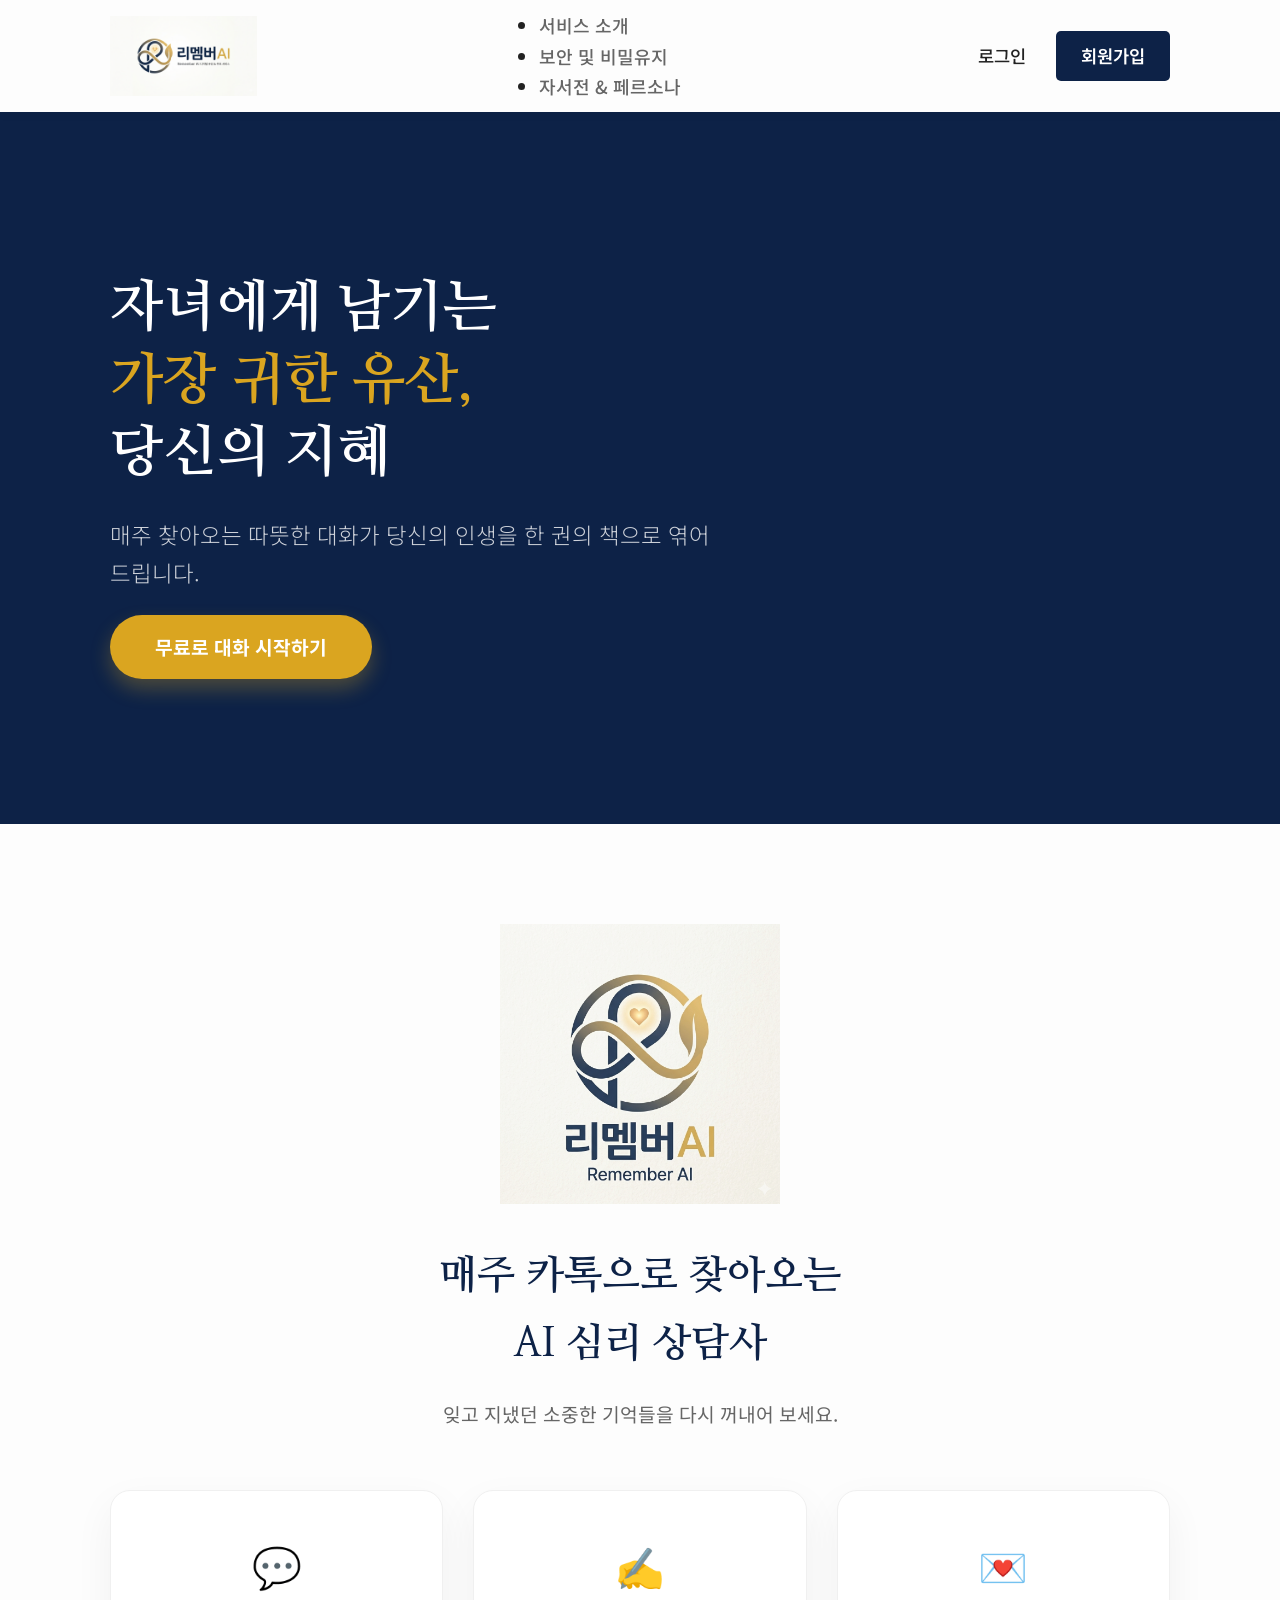
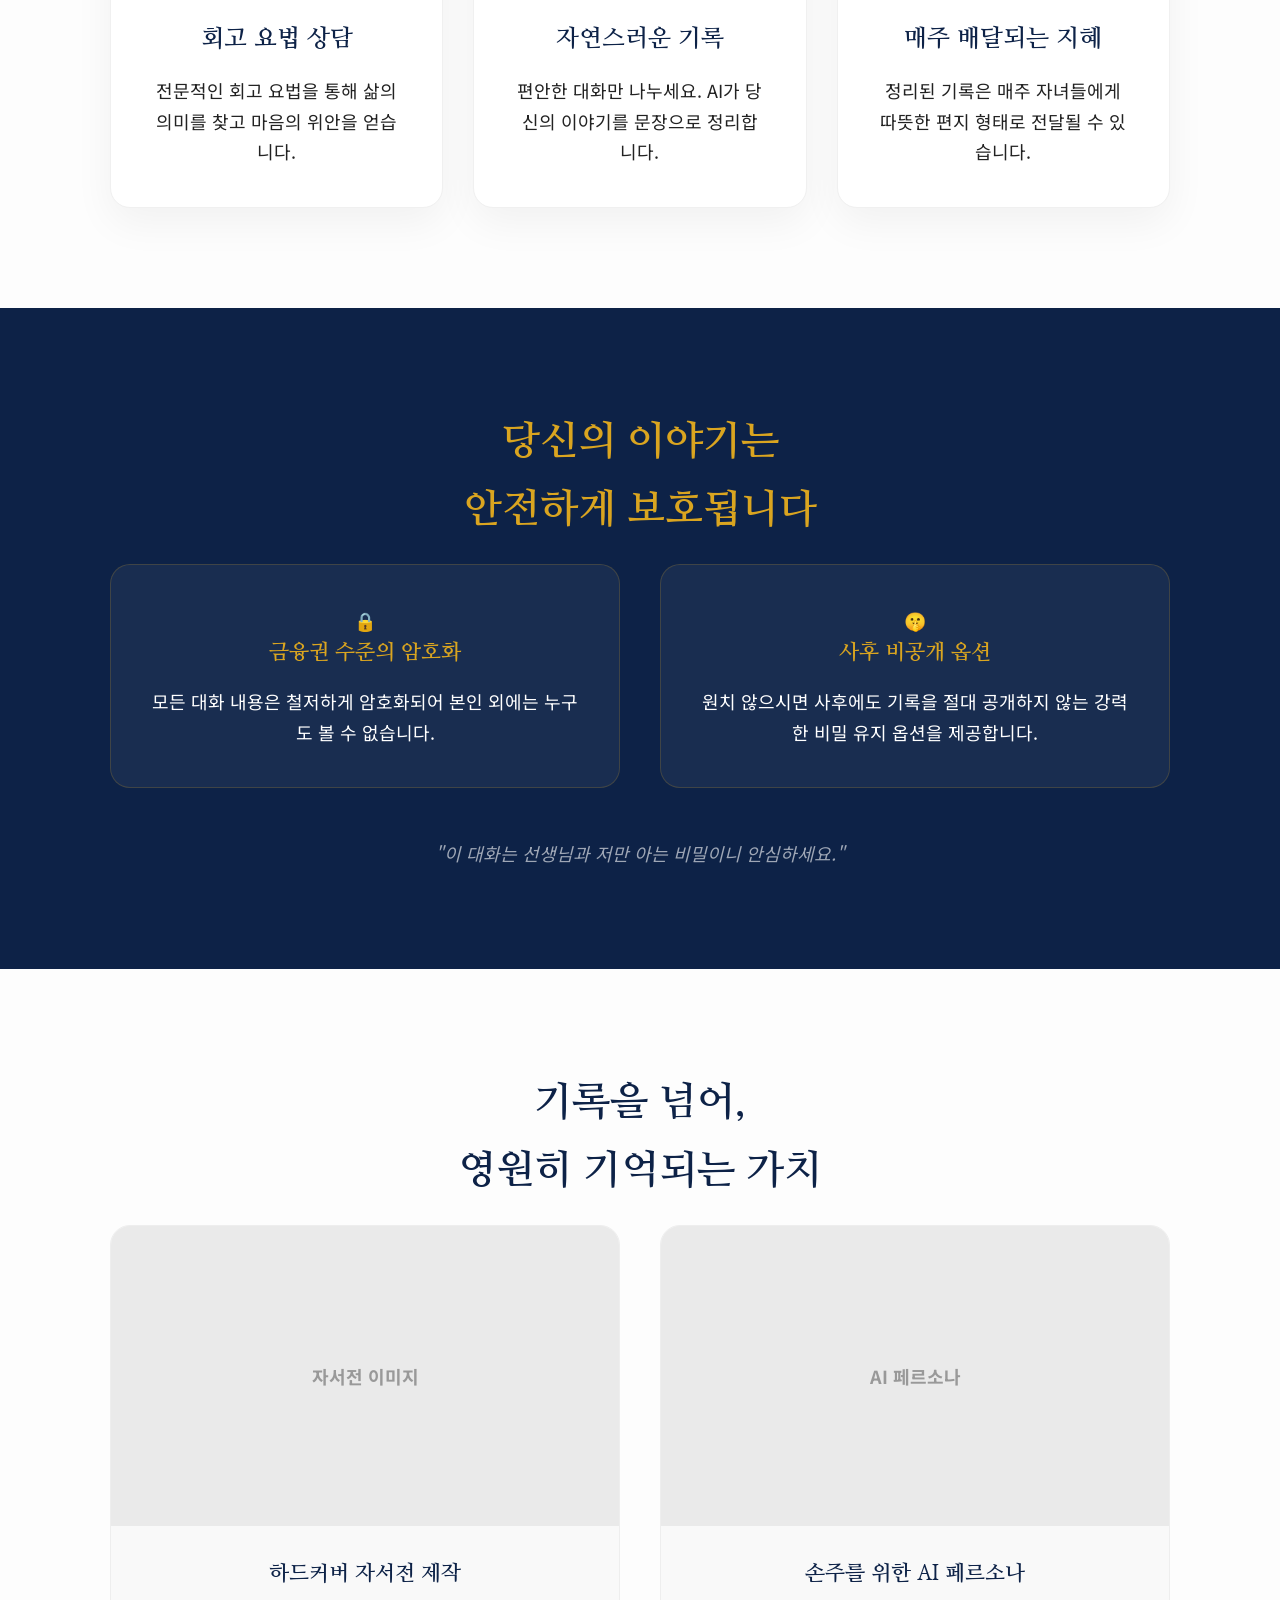
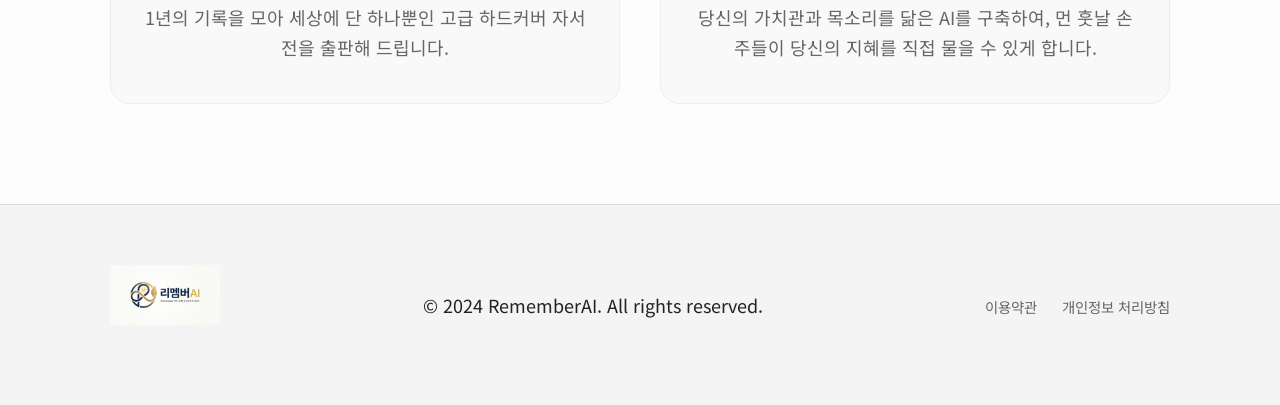
==== index.html @ 5c0f2516 "Deploy latest site updates" ====
<!DOCTYPE html>
<html lang="ko">
<head>
    <!-- Google Tag Manager -->
    <script>(function(w,d,s,l,i){w[l]=w[l]||[];w[l].push({'gtm.start':
    new Date().getTime(),event:'gtm.js'});var f=d.getElementsByTagName(s)[0],
    j=d.createElement(s),dl=l!='dataLayer'?'&l='+l:'';j.async=true;j.src=
    'https://www.googletagmanager.com/gtm.js?id='+i+dl;f.parentNode.insertBefore(j,f);
    })(window,document,'script','dataLayer','GTM-MVSHZFLK');</script>
    <!-- End Google Tag Manager -->
    <meta charset="UTF-8">
    <meta name="viewport" content="width=device-width, initial-scale=1.0">
    <title>리멤버AI - 자녀에게 남기는 가장 귀한 유산, 당신의 지혜</title>
    <!-- 구글 폰트: 나눔명조(세리프), 노토산스(산세리프) -->
    <link href="https://fonts.googleapis.com/css2?family=Nanum+Myeongjo:wght@400;700;800&family=Noto+Sans+KR:wght@300;400;500;700&display=swap" rel="stylesheet">
    <link rel="stylesheet" href="style.css">
</head>
<body>
    <!-- Google Tag Manager (noscript) -->
    <noscript><iframe src="https://www.googletagmanager.com/ns.html?id=GTM-MVSHZFLK"
    height="0" width="0" style="display:none;visibility:hidden"></iframe></noscript>
    <!-- End Google Tag Manager (noscript) -->
    <header>
        <nav class="container">
            <div class="logo">
                <img src="logo.png" alt="리멤버AI 로고">
            </div>
            <ul class="nav-links">
                <li><a href="#service">서비스 소개</a></li>
                <li><a href="#security">보안 및 비밀유지</a></li>
                <li><a href="#product">자서전 & 페르소나</a></li>
            </ul>
            <div class="nav-buttons">
                <a href="login.html" class="btn-login">로그인</a>
                <a href="signup.html" class="btn-signup">회원가입</a>
            </div>
        </nav>
    </header>

    <main>
        <!-- 메인 히어로 섹션 -->
        <section class="hero">
            <div class="container hero-content">
                <h1>자녀에게 남기는<br><span class="highlight">가장 귀한 유산,</span><br>당신의 지혜</h1>
                <p class="hero-subtext">매주 찾아오는 따뜻한 대화가 당신의 인생을 한 권의 책으로 엮어드립니다.</p>
                <a href="chat.html" class="cta-button">무료로 대화 시작하기</a>
            </div>
            <div class="hero-overlay"></div>
        </section>

        <!-- 서비스 소개 섹션 -->
        <section id="service" class="section">
            <div class="container">
                <div class="brand-badge">
                    <img src="logo640.png" alt="리멤버AI 인증 로고">
                </div>
                <h2 class="section-title">매주 카톡으로 찾아오는<br>AI 심리 상담사</h2>
                <p class="section-desc">잊고 지냈던 소중한 기억들을 다시 꺼내어 보세요.</p>
                <div class="features">
                    <div class="feature-card">
                        <div class="icon">💬</div>
                        <h3>회고 요법 상담</h3>
                        <p>전문적인 회고 요법을 통해 삶의 의미를 찾고 마음의 위안을 얻습니다.</p>
                    </div>
                    <div class="feature-card">
                        <div class="icon">✍️</div>
                        <h3>자연스러운 기록</h3>
                        <p>편안한 대화만 나누세요. AI가 당신의 이야기를 문장으로 정리합니다.</p>
                    </div>
                    <div class="feature-card">
                        <div class="icon">💌</div>
                        <h3>매주 배달되는 지혜</h3>
                        <p>정리된 기록은 매주 자녀들에게 따뜻한 편지 형태로 전달될 수 있습니다.</p>
                    </div>
                </div>
            </div>
        </section>

        <!-- 비밀 유지 보장 섹션 -->
        <section id="security" class="section bg-navy">
            <div class="container">
                <h2 class="section-title text-gold">당신의 이야기는<br>안전하게 보호됩니다</h2>
                <div class="security-grid">
                    <div class="security-item">
                        <div class="security-icon">🔒</div>
                        <h3>금융권 수준의 암호화</h3>
                        <p>모든 대화 내용은 철저하게 암호화되어 본인 외에는 누구도 볼 수 없습니다.</p>
                    </div>
                    <div class="security-item">
                        <div class="security-icon">🤫</div>
                        <h3>사후 비공개 옵션</h3>
                        <p>원치 않으시면 사후에도 기록을 절대 공개하지 않는 강력한 비밀 유지 옵션을 제공합니다.</p>
                    </div>
                </div>
                <p class="security-footer">"이 대화는 선생님과 저만 아는 비밀이니 안심하세요."</p>
            </div>
        </section>

        <!-- 자서전 & 페르소나 섹션 -->
        <section id="product" class="section">
            <div class="container">
                <h2 class="section-title">기록을 넘어,<br>영원히 기억되는 가치</h2>
                <div class="product-showcase">
                    <div class="product-card">
                        <div class="product-img-placeholder">자서전 이미지</div>
                        <h3>하드커버 자서전 제작</h3>
                        <p>1년의 기록을 모아 세상에 단 하나뿐인 고급 하드커버 자서전을 출판해 드립니다.</p>
                    </div>
                    <div class="product-card">
                        <div class="product-img-placeholder">AI 페르소나</div>
                        <h3>손주를 위한 AI 페르소나</h3>
                        <p>당신의 가치관과 목소리를 닮은 AI를 구축하여, 먼 훗날 손주들이 당신의 지혜를 직접 물을 수 있게 합니다.</p>
                    </div>
                </div>
            </div>
        </section>
    </main>

    <footer>
        <div class="container">
            <div class="footer-content">
                <div class="footer-logo">
                    <img src="logo.png" alt="리멤버AI 로고">
                </div>
                <p>&copy; 2024 RememberAI. All rights reserved.</p>
                <div class="footer-links">
                    <a href="#">이용약관</a>
                    <a href="#">개인정보 처리방침</a>
                </div>
            </div>
        </div>
    </footer>
</body>
</html>
---- style.css ----
/* RememberAI - Custom CSS for 6070 Generation */

:root {
    --navy-primary: #0D2247;
    --gold-secondary: #DAA520;
    --gold-light: #F4E0A1;
    --white: #FDFDFD;
    --text-dark: #222222;
    --text-light: #666666;
    --max-width: 1100px;
    --transition: all 0.3s ease;
}

/* Reset */
* {
    margin: 0;
    padding: 0;
    box-sizing: border-box;
}

body {
    font-family: 'Noto Sans KR', sans-serif;
    color: var(--text-dark);
    line-height: 1.7;
    background-color: var(--white);
    font-size: 18px; /* High readability for seniors */
}

/* Typography */
h1, h2, h3 {
    font-family: 'Nanum Myeongjo', serif;
    font-weight: 700;
}

a {
    text-decoration: none;
    color: inherit;
}

.container {
    max-width: var(--max-width);
    margin: 0 auto;
    padding: 0 20px;
}

/* Header & Nav */
header {
    background: var(--white);
    padding: 10px 0; /* Reduced padding for larger logo */
    position: sticky;
    top: 0;
    z-index: 1000;
    box-shadow: 0 2px 10px rgba(0,0,0,0.05);
}

nav {
    display: flex;
    justify-content: space-between;
    align-items: center;
}

.logo img {
    height: 80px; /* Increased from 40px */
    width: auto;
    vertical-align: middle;
}

.footer-logo img {
    height: 60px; /* Increased from 40px */
    width: auto;
    vertical-align: middle;
}

.nav-links a {
    font-weight: 500;
    color: var(--text-light);
    transition: var(--transition);
}

.nav-links a:hover {
    color: var(--gold-secondary);
}

.nav-buttons {
    display: flex;
    align-items: center;
    gap: 15px;
}

.btn-login {
    font-size: 1.1rem;
    font-weight: 500;
    color: var(--text-dark);
    padding: 8px 15px;
    transition: var(--transition);
}

.btn-login:hover {
    color: var(--gold-secondary);
}

.btn-signup {
    font-size: 1.1rem;
    font-weight: 600;
    color: white;
    background-color: var(--navy-primary);
    padding: 10px 25px;
    border-radius: 5px;
    transition: var(--transition);
}

.btn-signup:hover {
    background-color: var(--gold-secondary);
    transform: translateY(-2px);
}

/* Hero Section */
.hero {
    position: relative;
    padding: 160px 0;
    background-color: var(--navy-primary);
    background-image: url('https://images.unsplash.com/photo-1557804506-669a67965ba0?ixlib=rb-1.2.1&auto=format&fit=crop&w=1920&q=80'); /* Sample image for warm atmosphere */
    background-size: cover;
    background-position: center;
    color: white;
    text-align: left;
}

.hero-overlay {
    position: absolute;
    top: 0;
    left: 0;
    width: 100%;
    height: 100%;
    background: linear-gradient(90deg, rgba(13, 34, 71, 0.9) 0%, rgba(13, 34, 71, 0.4) 100%);
    z-index: 1;
}

.hero-content {
    position: relative;
    z-index: 2;
}

.hero h1 {
    font-size: 3.5rem;
    line-height: 1.3;
    margin-bottom: 25px;
}

.hero .highlight {
    color: var(--gold-secondary);
}

.hero-subtext {
    font-size: 1.4rem;
    margin-bottom: 40px;
    max-width: 600px;
    font-weight: 300;
    color: rgba(255, 255, 255, 0.8);
}

/* Buttons */
.cta-button {
    background-color: var(--gold-secondary);
    color: white;
    padding: 18px 45px;
    font-size: 1.2rem;
    font-weight: 700;
    border: none;
    border-radius: 50px;
    cursor: pointer;
    transition: var(--transition);
    box-shadow: 0 10px 20px rgba(218, 165, 32, 0.3);
}

.cta-button:hover {
    background-color: #B8860B;
    transform: translateY(-3px);
    box-shadow: 0 15px 30px rgba(218, 165, 32, 0.4);
}

/* Common Section Styles */
.section {
    padding: 100px 0;
}

.brand-badge {
    text-align: center;
    margin-bottom: 30px;
}

.brand-badge img {
    max-width: 280px; /* Suitable size for secondary branding */
    height: auto;
    opacity: 0.9;
    transition: var(--transition);
}

.brand-badge img:hover {
    opacity: 1;
    transform: scale(1.05);
}

.section-title {
    font-size: 2.5rem;
    text-align: center;
    margin-bottom: 20px;
    color: var(--navy-primary);
}

.section-desc {
    text-align: center;
    font-size: 1.2rem;
    color: var(--text-light);
    margin-bottom: 60px;
}

.bg-navy {
    background-color: var(--navy-primary);
    color: white;
}

.text-gold {
    color: var(--gold-secondary) !important;
}

/* Features Section */
.features {
    display: grid;
    grid-template-columns: repeat(3, 1fr);
    gap: 30px;
}

.feature-card {
    background: white;
    padding: 40px;
    border-radius: 20px;
    box-shadow: 0 15px 40px rgba(0,0,0,0.05);
    text-align: center;
    transition: var(--transition);
    border: 1px solid #f0f0f0;
}

.feature-card:hover {
    transform: translateY(-10px);
}

.feature-card .icon {
    font-size: 40px;
    margin-bottom: 20px;
}

.feature-card h3 {
    font-size: 1.5rem;
    margin-bottom: 15px;
    color: var(--navy-primary);
}

/* Security Section */
.security-grid {
    display: flex;
    justify-content: space-around;
    gap: 40px;
    margin-bottom: 50px;
}

.security-item {
    flex: 1;
    background: rgba(255, 255, 255, 0.05);
    padding: 40px;
    border-radius: 20px;
    border: 1px solid rgba(218, 165, 32, 0.2);
    text-align: center;
}

.security-item h3 {
    color: var(--gold-secondary);
    margin-bottom: 15px;
}

.security-footer {
    text-align: center;
    font-style: italic;
    color: rgba(255, 255, 255, 0.6);
    margin-top: 40px;
}

/* Product Showcase */
.product-showcase {
    display: grid;
    grid-template-columns: 1fr 1fr;
    gap: 40px;
}

.product-card {
    background: #F9F9F9;
    padding: 0;
    border-radius: 20px;
    overflow: hidden;
    text-align: center;
    border: 1px solid #eee;
}

.product-img-placeholder {
    height: 300px;
    background: #EAEAEA;
    display: flex;
    align-items: center;
    justify-content: center;
    color: #999;
    font-weight: 700;
}

.product-card h3 {
    margin: 30px 20px 10px;
    color: var(--navy-primary);
}

.product-card p {
    padding: 0 30px 40px;
    color: var(--text-light);
}

/* Footer */
footer {
    background: #f4f4f4;
    padding: 60px 0;
    border-top: 1px solid #ddd;
}

.footer-content {
    display: flex;
    justify-content: space-between;
    align-items: center;
}

.footer-logo {
    margin-bottom: 20px;
}

.footer-links a {
    margin-left: 20px;
    font-size: 0.9rem;
    color: var(--text-light);
}

/* Responsive */
@media (max-width: 992px) {
    .nav-links { display: none; } /* Hide regular links on mobile to save space */
    .hero h1 { font-size: 2.8rem; }
    .features { grid-template-columns: 1fr; }
    .security-grid { flex-direction: column; }
    .product-showcase { grid-template-columns: 1fr; }
}
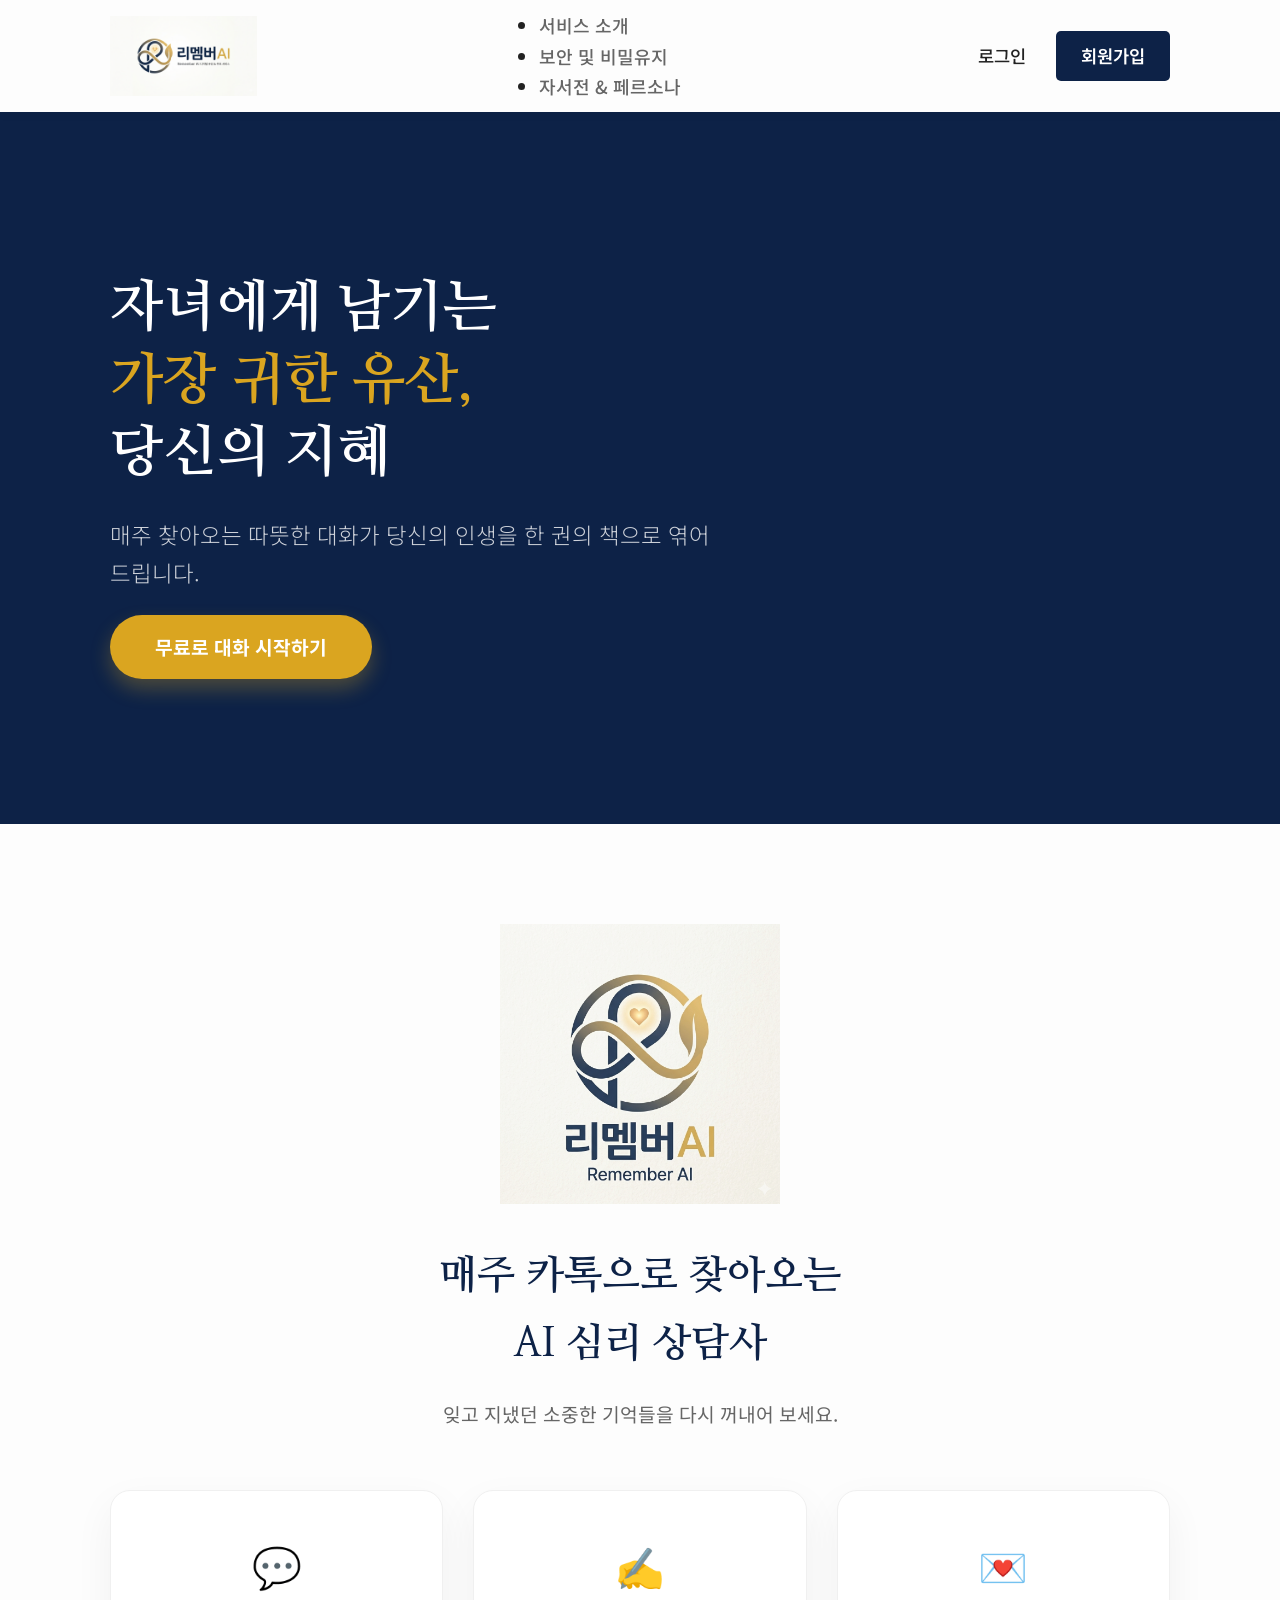
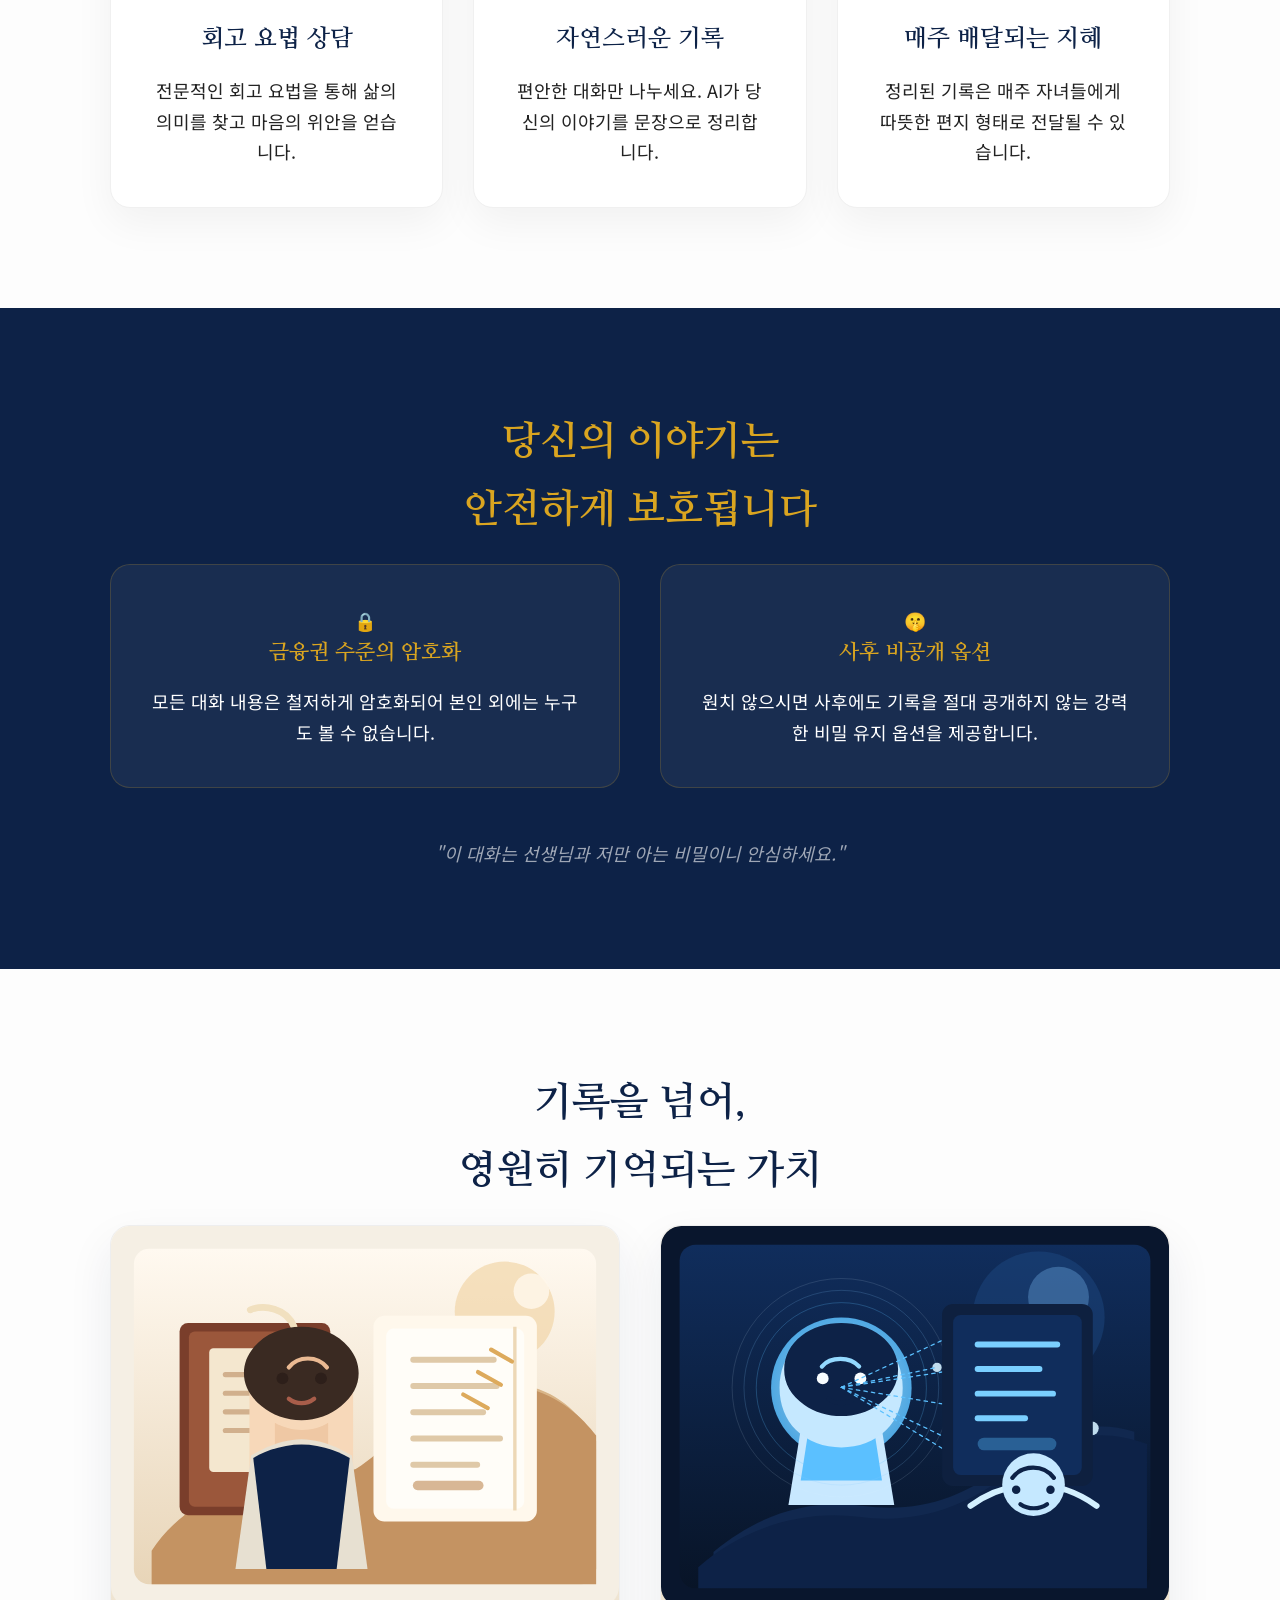
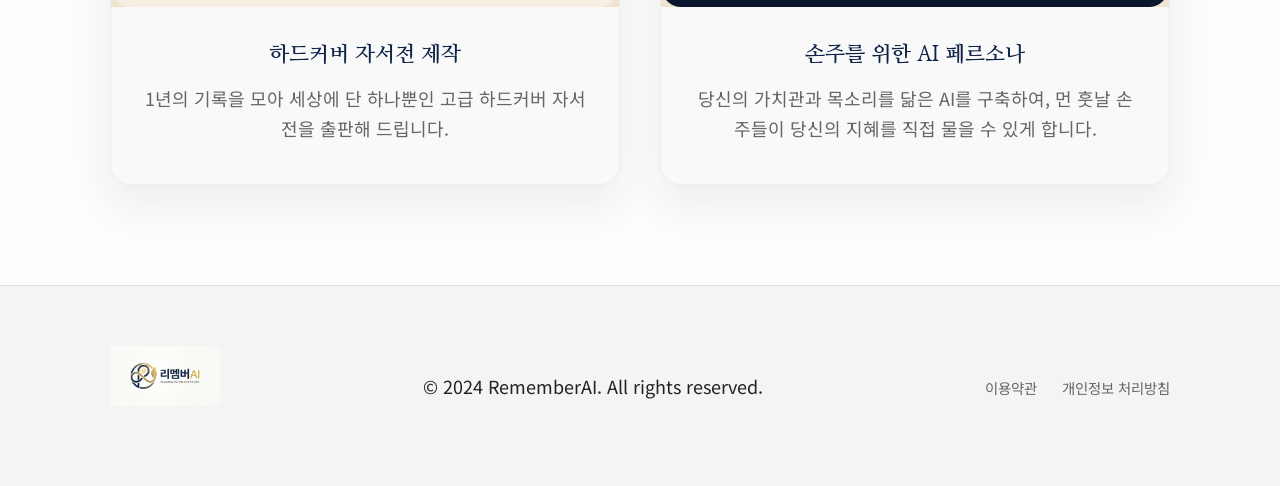
==== commit 8e479cb8: "Add product visuals for memoir and persona" ====
--- a/index.html
+++ b/index.html
@@ -102,12 +102,16 @@
                 <h2 class="section-title">기록을 넘어,<br>영원히 기억되는 가치</h2>
                 <div class="product-showcase">
                     <div class="product-card">
-                        <div class="product-img-placeholder">자서전 이미지</div>
+                        <div class="product-media">
+                            <img src="autobiography-visual.svg" alt="하드커버 자서전 제작을 상징하는 일러스트">
+                        </div>
                         <h3>하드커버 자서전 제작</h3>
                         <p>1년의 기록을 모아 세상에 단 하나뿐인 고급 하드커버 자서전을 출판해 드립니다.</p>
                     </div>
                     <div class="product-card">
-                        <div class="product-img-placeholder">AI 페르소나</div>
+                        <div class="product-media">
+                            <img src="persona-visual.svg" alt="손주를 위한 AI 페르소나를 상징하는 일러스트">
+                        </div>
                         <h3>손주를 위한 AI 페르소나</h3>
                         <p>당신의 가치관과 목소리를 닮은 AI를 구축하여, 먼 훗날 손주들이 당신의 지혜를 직접 물을 수 있게 합니다.</p>
                     </div>
--- a/style.css
+++ b/style.css
@@ -299,16 +299,26 @@
     overflow: hidden;
     text-align: center;
     border: 1px solid #eee;
-}
-
-.product-img-placeholder {
-    height: 300px;
-    background: #EAEAEA;
-    display: flex;
-    align-items: center;
-    justify-content: center;
-    color: #999;
-    font-weight: 700;
+    box-shadow: 0 20px 45px rgba(13, 34, 71, 0.08);
+    transition: var(--transition);
+}
+
+.product-card:hover {
+    transform: translateY(-8px);
+    box-shadow: 0 28px 60px rgba(13, 34, 71, 0.14);
+}
+
+.product-media {
+    background: linear-gradient(180deg, #f7f1e6 0%, #efe4d1 100%);
+    aspect-ratio: 4 / 3;
+    overflow: hidden;
+}
+
+.product-media img {
+    width: 100%;
+    height: 100%;
+    display: block;
+    object-fit: cover;
 }
 
 .product-card h3 {
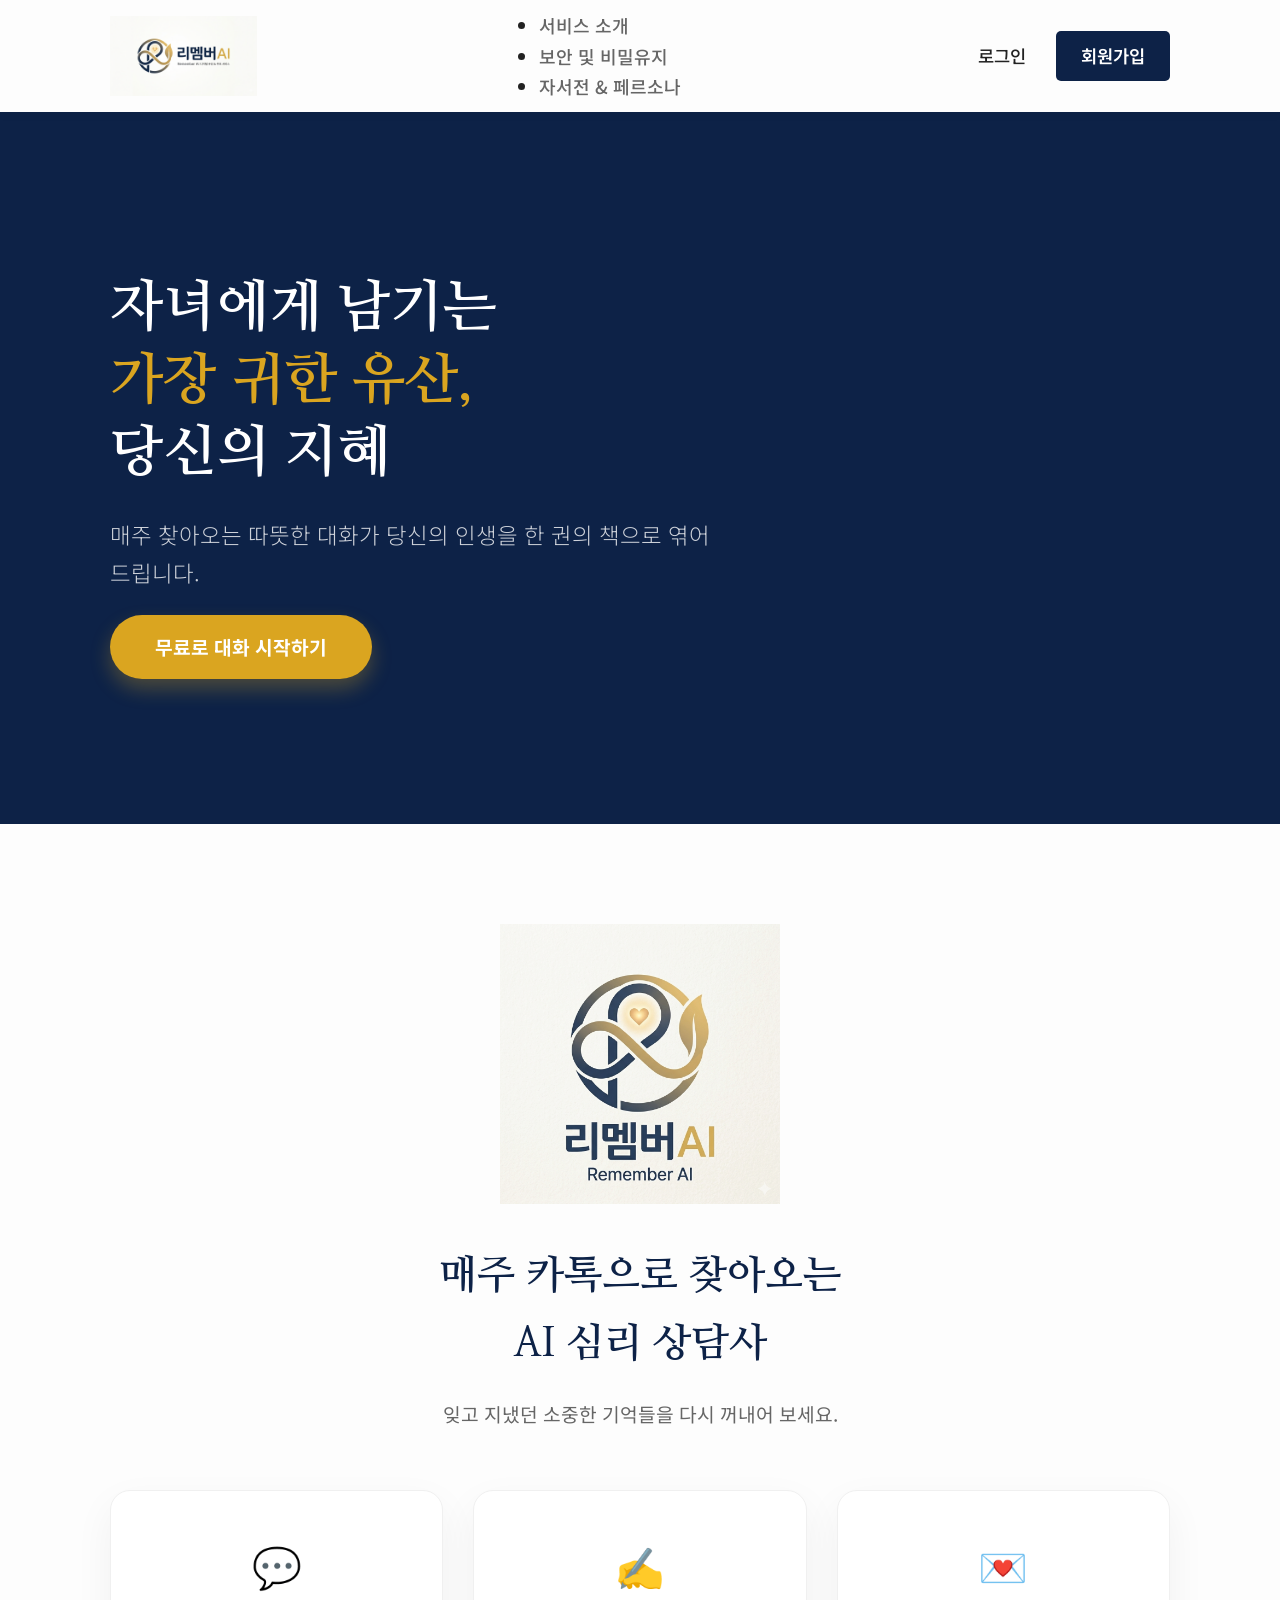
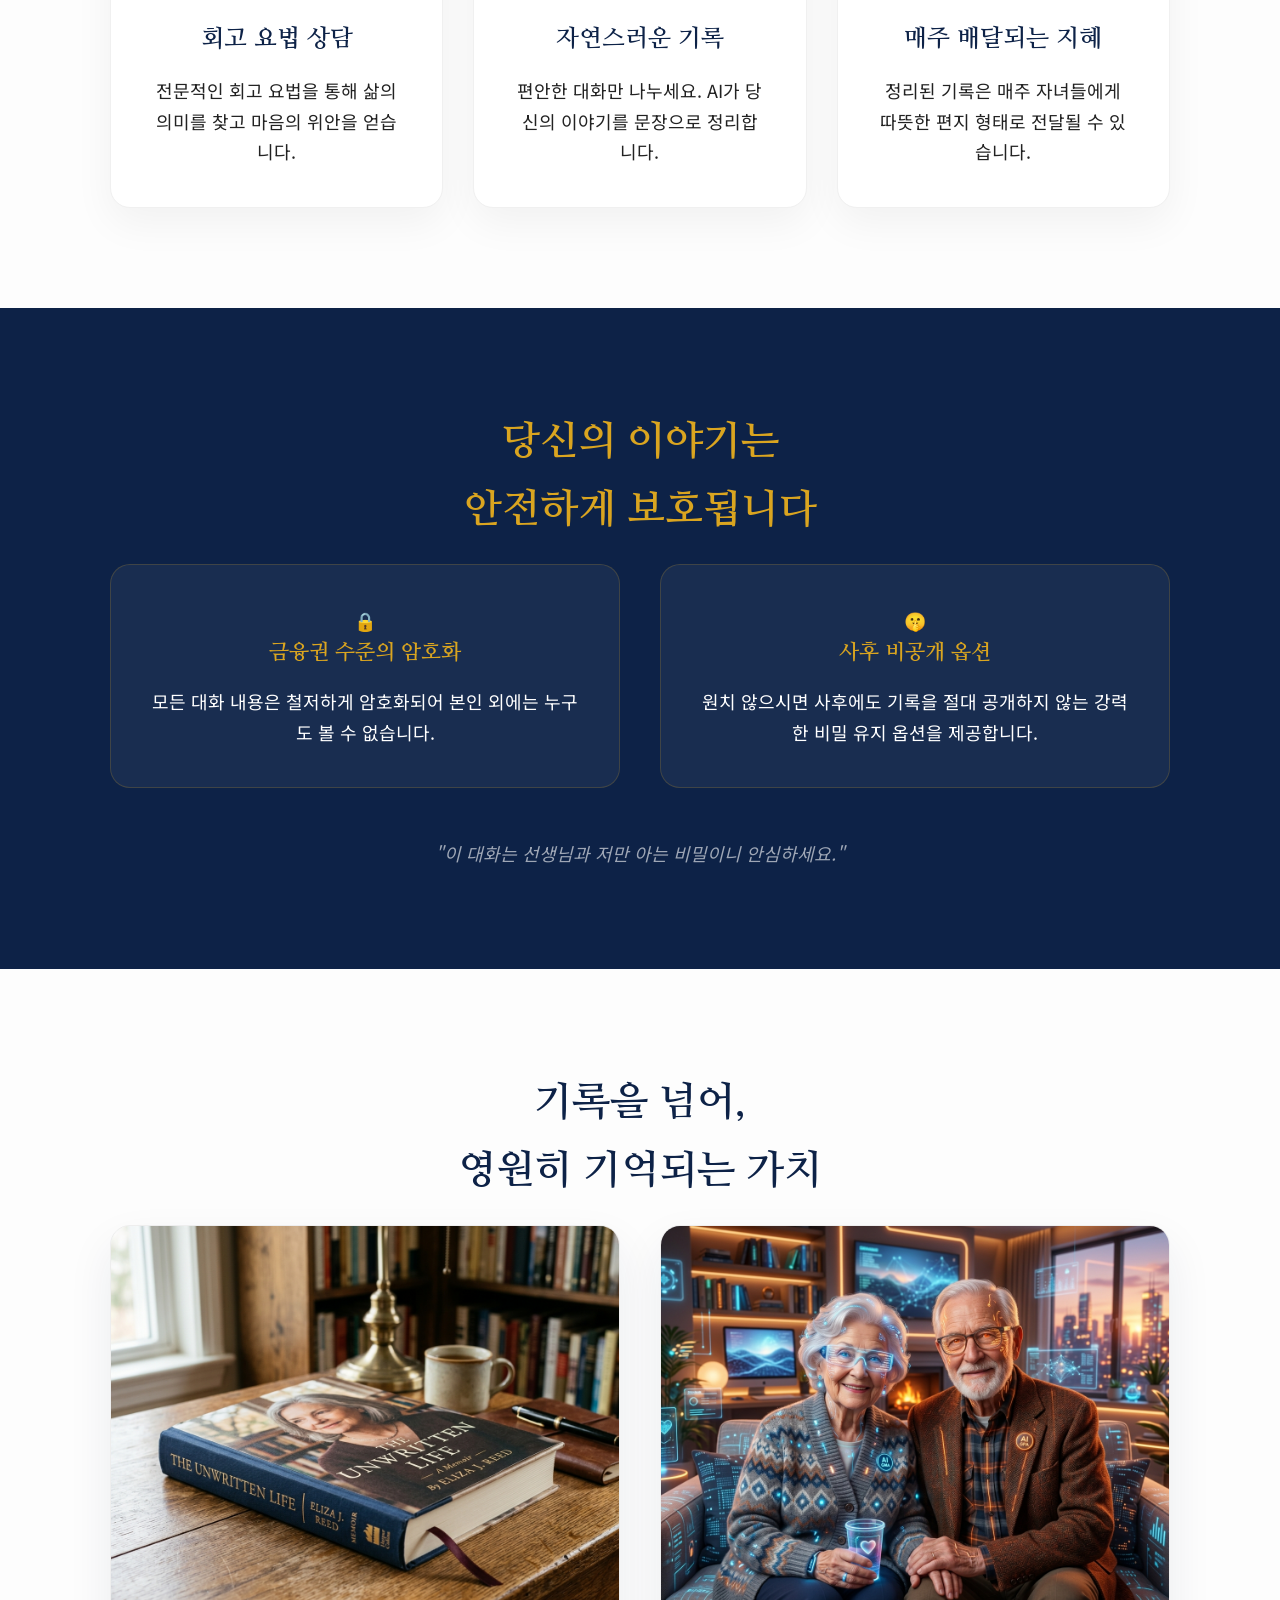
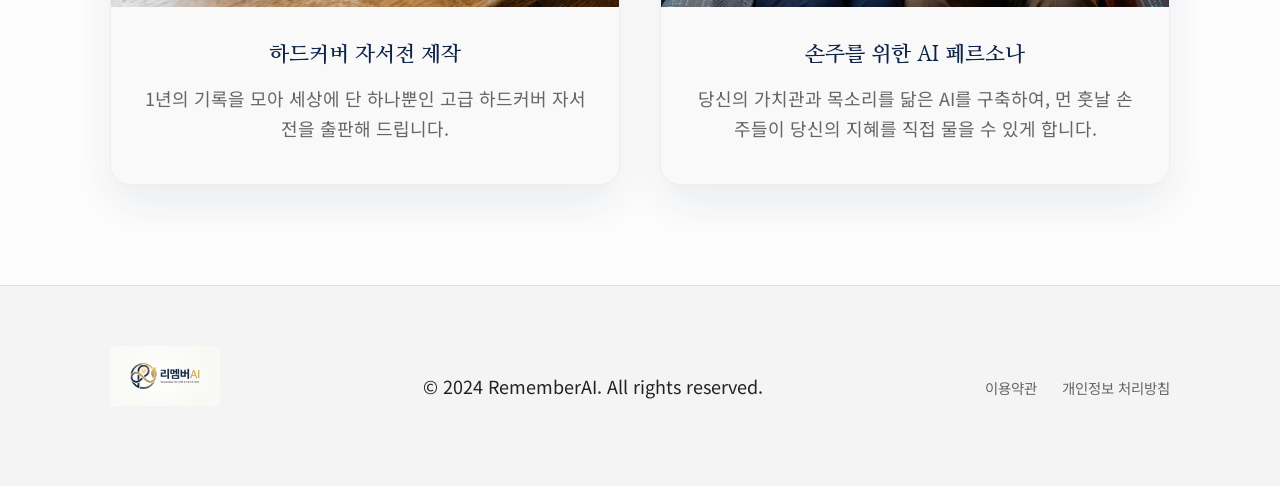
==== commit da0ca9c9: "Use uploaded product images" ====
--- a/index.html
+++ b/index.html
@@ -103,14 +103,14 @@
                 <div class="product-showcase">
                     <div class="product-card">
                         <div class="product-media">
-                            <img src="autobiography-visual.svg" alt="하드커버 자서전 제작을 상징하는 일러스트">
+                            <img src="book.jpeg" alt="하드커버 자서전 예시 이미지">
                         </div>
                         <h3>하드커버 자서전 제작</h3>
                         <p>1년의 기록을 모아 세상에 단 하나뿐인 고급 하드커버 자서전을 출판해 드립니다.</p>
                     </div>
                     <div class="product-card">
                         <div class="product-media">
-                            <img src="persona-visual.svg" alt="손주를 위한 AI 페르소나를 상징하는 일러스트">
+                            <img src="persona.jpeg" alt="손주를 위한 AI 페르소나 예시 이미지">
                         </div>
                         <h3>손주를 위한 AI 페르소나</h3>
                         <p>당신의 가치관과 목소리를 닮은 AI를 구축하여, 먼 훗날 손주들이 당신의 지혜를 직접 물을 수 있게 합니다.</p>
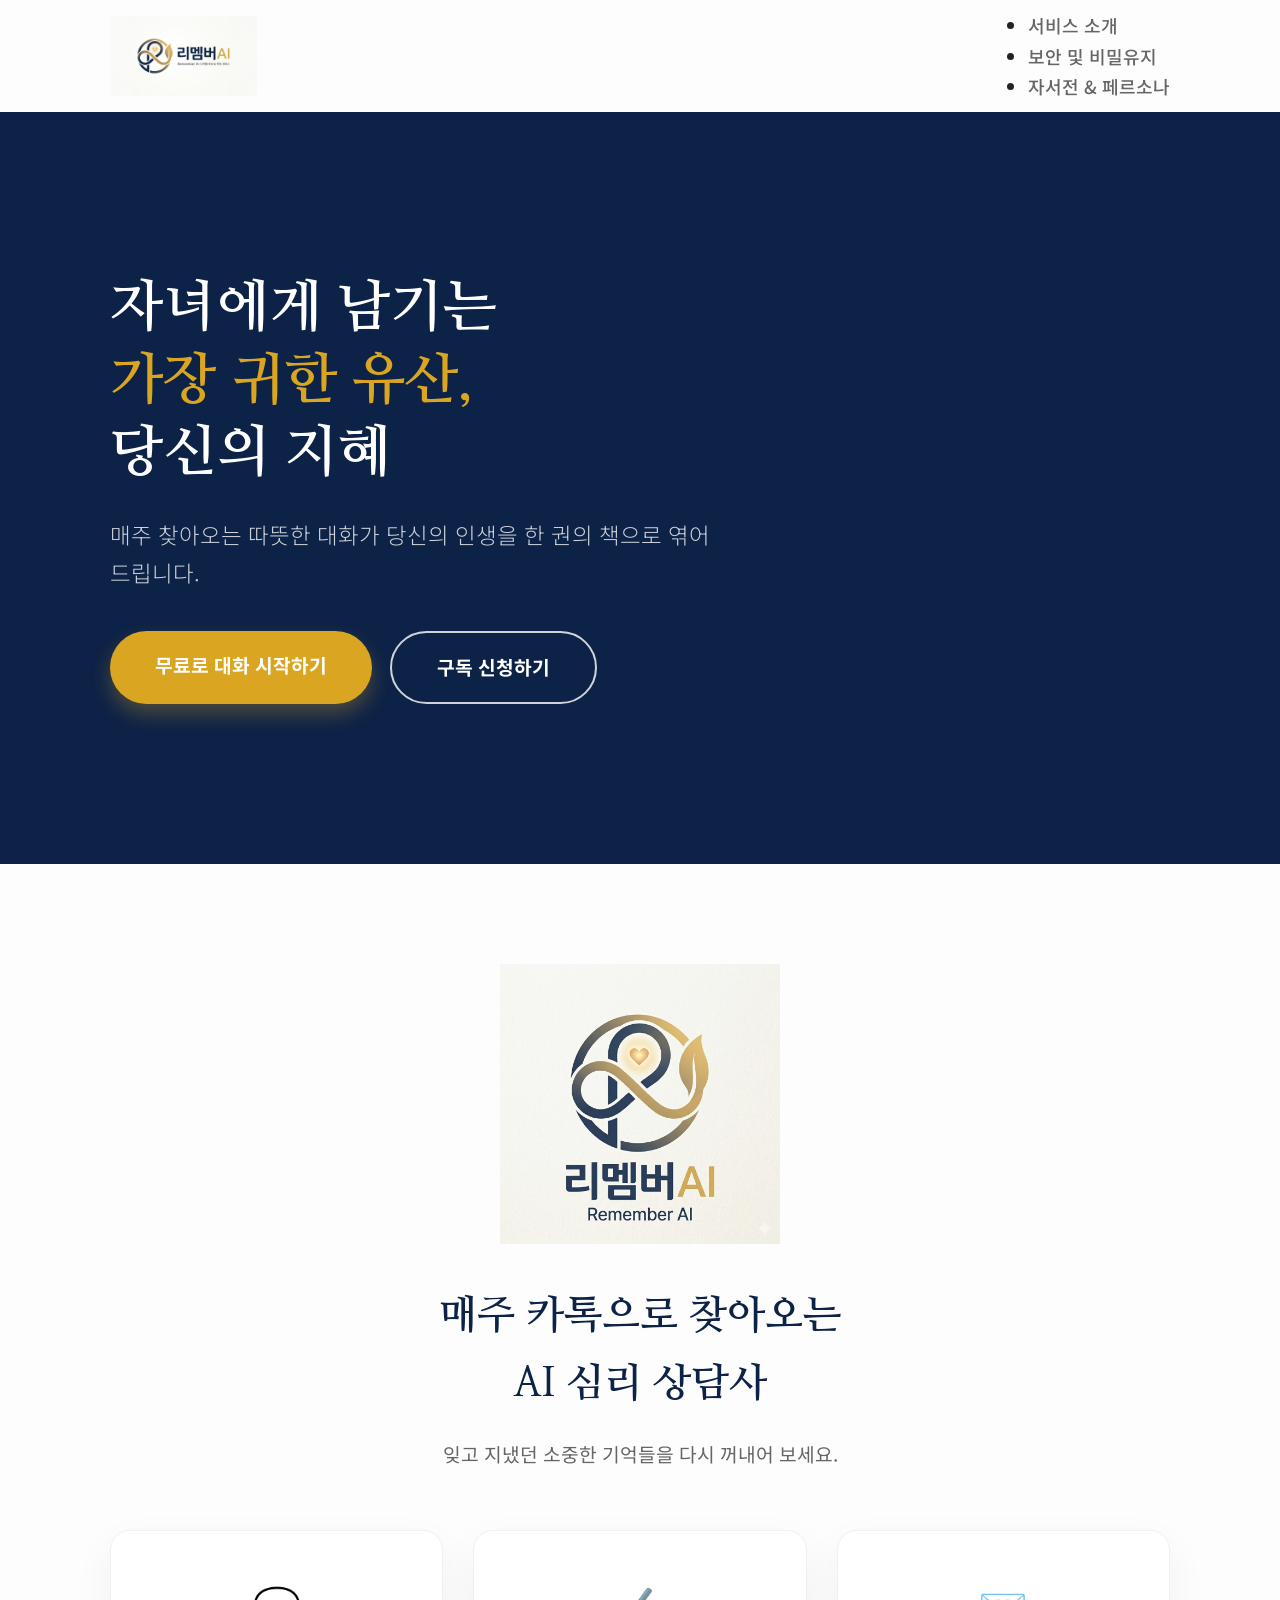
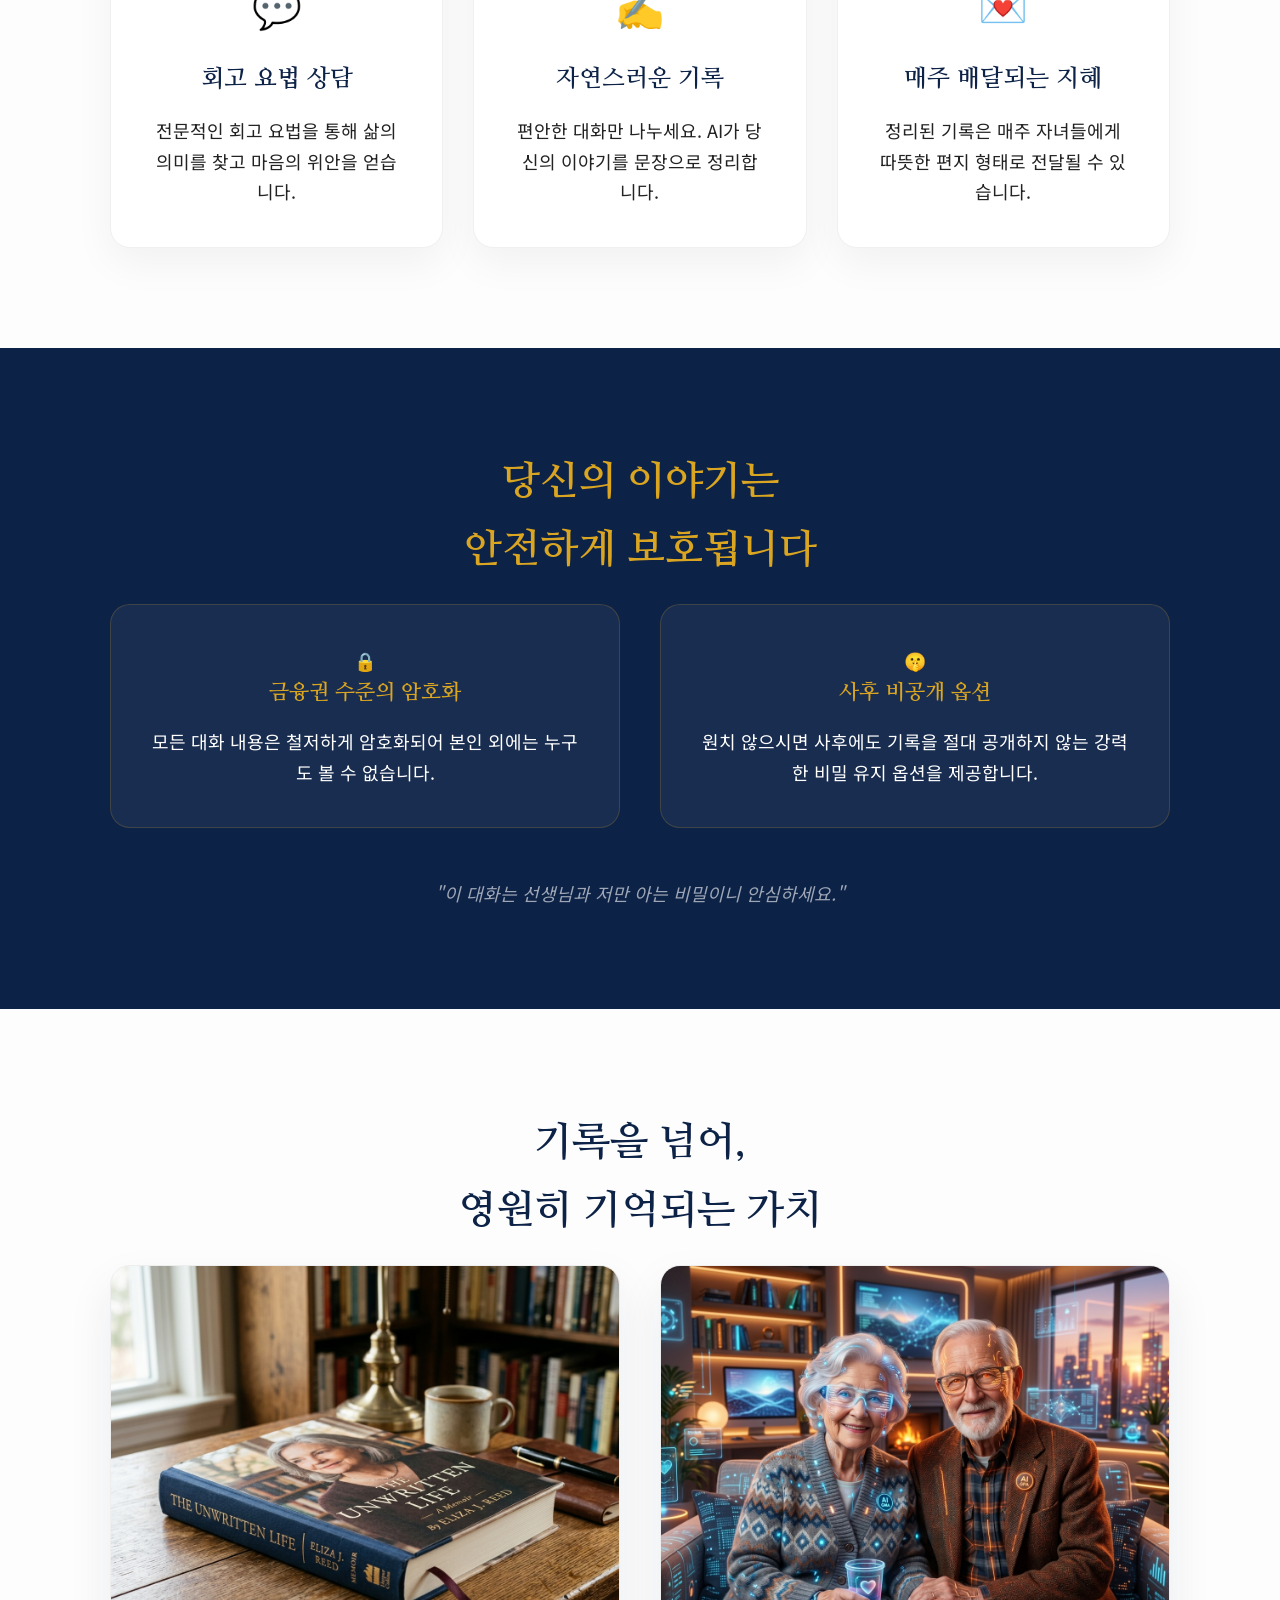
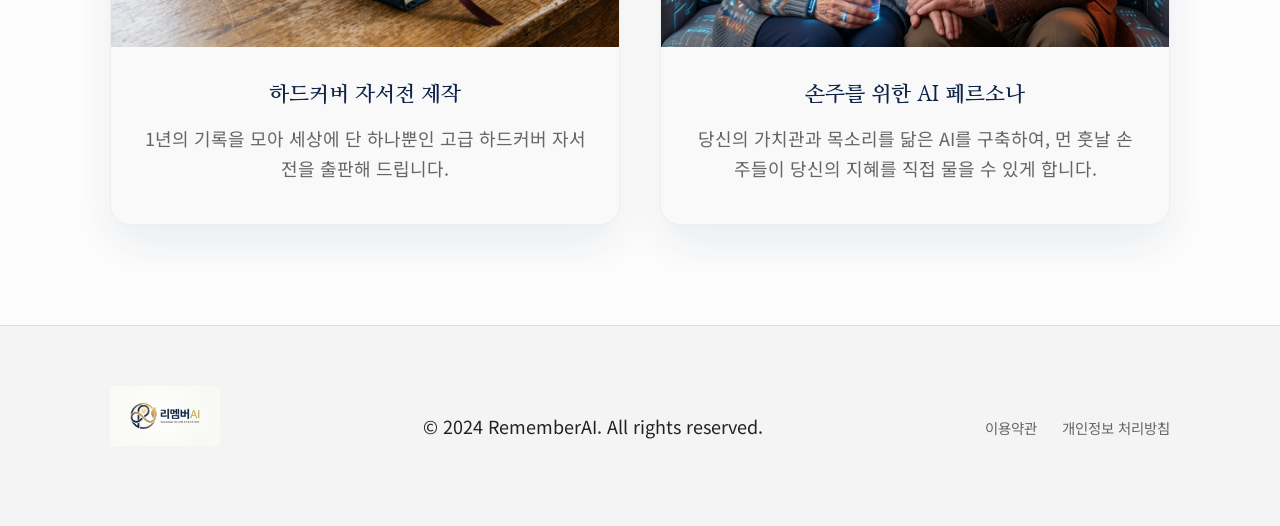
==== commit 12b7dbb5: "Update home CTA links and simplify header" ====
--- a/index.html
+++ b/index.html
@@ -30,10 +30,6 @@
                 <li><a href="#security">보안 및 비밀유지</a></li>
                 <li><a href="#product">자서전 & 페르소나</a></li>
             </ul>
-            <div class="nav-buttons">
-                <a href="login.html" class="btn-login">로그인</a>
-                <a href="signup.html" class="btn-signup">회원가입</a>
-            </div>
         </nav>
     </header>
 
@@ -43,7 +39,10 @@
             <div class="container hero-content">
                 <h1>자녀에게 남기는<br><span class="highlight">가장 귀한 유산,</span><br>당신의 지혜</h1>
                 <p class="hero-subtext">매주 찾아오는 따뜻한 대화가 당신의 인생을 한 권의 책으로 엮어드립니다.</p>
-                <a href="chat.html" class="cta-button">무료로 대화 시작하기</a>
+                <div class="hero-actions">
+                    <a href="https://docs.google.com/forms/d/e/1FAIpQLSfqUisXGhRHFizvr4diHjucpBfJEhp8GInYNNEZUue9Ea8usg/viewform?usp=dialog" class="cta-button">무료로 대화 시작하기</a>
+                    <a href="signup.html" class="cta-button cta-button-secondary">구독 신청하기</a>
+                </div>
             </div>
             <div class="hero-overlay"></div>
         </section>
--- a/style.css
+++ b/style.css
@@ -79,39 +79,6 @@
 
 .nav-links a:hover {
     color: var(--gold-secondary);
-}
-
-.nav-buttons {
-    display: flex;
-    align-items: center;
-    gap: 15px;
-}
-
-.btn-login {
-    font-size: 1.1rem;
-    font-weight: 500;
-    color: var(--text-dark);
-    padding: 8px 15px;
-    transition: var(--transition);
-}
-
-.btn-login:hover {
-    color: var(--gold-secondary);
-}
-
-.btn-signup {
-    font-size: 1.1rem;
-    font-weight: 600;
-    color: white;
-    background-color: var(--navy-primary);
-    padding: 10px 25px;
-    border-radius: 5px;
-    transition: var(--transition);
-}
-
-.btn-signup:hover {
-    background-color: var(--gold-secondary);
-    transform: translateY(-2px);
 }
 
 /* Hero Section */
@@ -159,6 +126,12 @@
     color: rgba(255, 255, 255, 0.8);
 }
 
+.hero-actions {
+    display: flex;
+    gap: 18px;
+    flex-wrap: wrap;
+}
+
 /* Buttons */
 .cta-button {
     background-color: var(--gold-secondary);
@@ -179,6 +152,18 @@
     box-shadow: 0 15px 30px rgba(218, 165, 32, 0.4);
 }
 
+.cta-button-secondary {
+    background-color: transparent;
+    border: 2px solid rgba(255, 255, 255, 0.8);
+    box-shadow: none;
+}
+
+.cta-button-secondary:hover {
+    background-color: rgba(255, 255, 255, 0.12);
+    border-color: white;
+    box-shadow: 0 12px 24px rgba(0, 0, 0, 0.15);
+}
+
 /* Common Section Styles */
 .section {
     padding: 100px 0;
@@ -361,4 +346,6 @@
     .features { grid-template-columns: 1fr; }
     .security-grid { flex-direction: column; }
     .product-showcase { grid-template-columns: 1fr; }
-}
+    .hero-actions { flex-direction: column; align-items: flex-start; }
+    .cta-button { width: 100%; max-width: 320px; text-align: center; }
+}
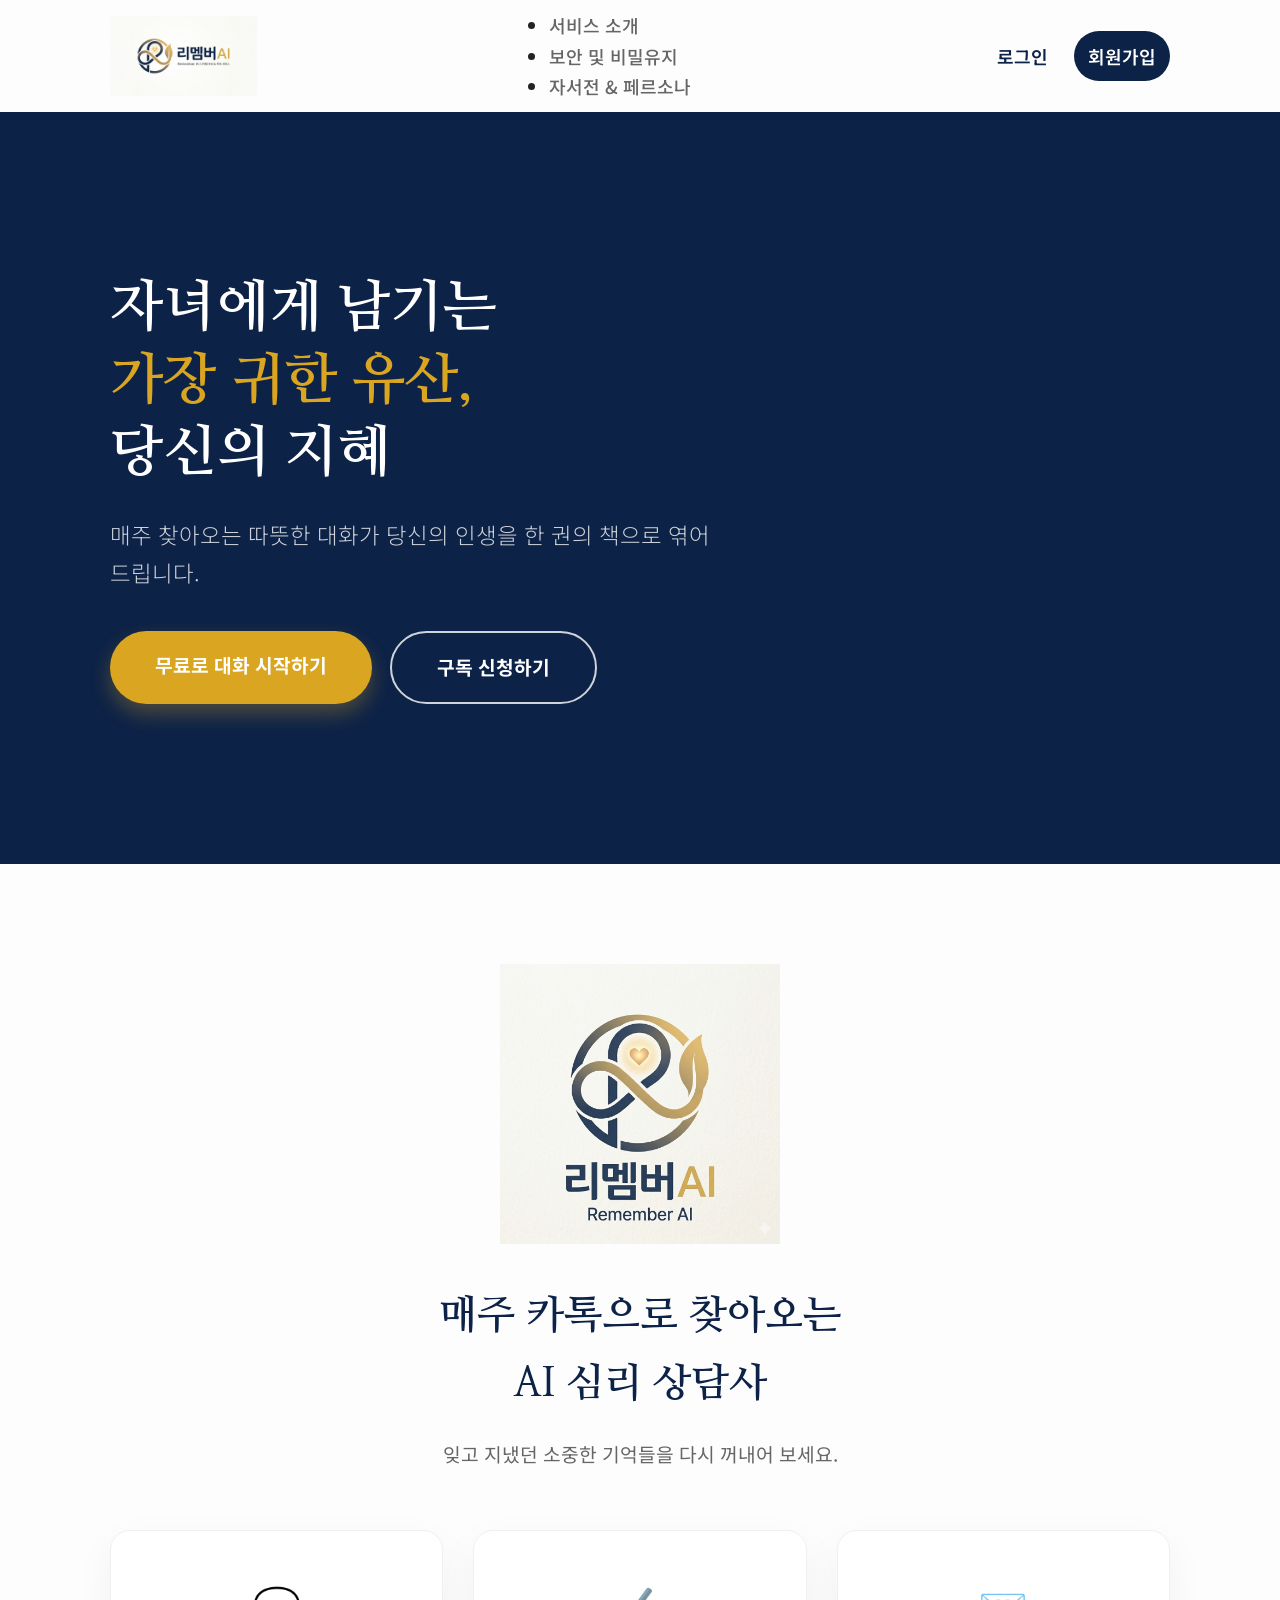
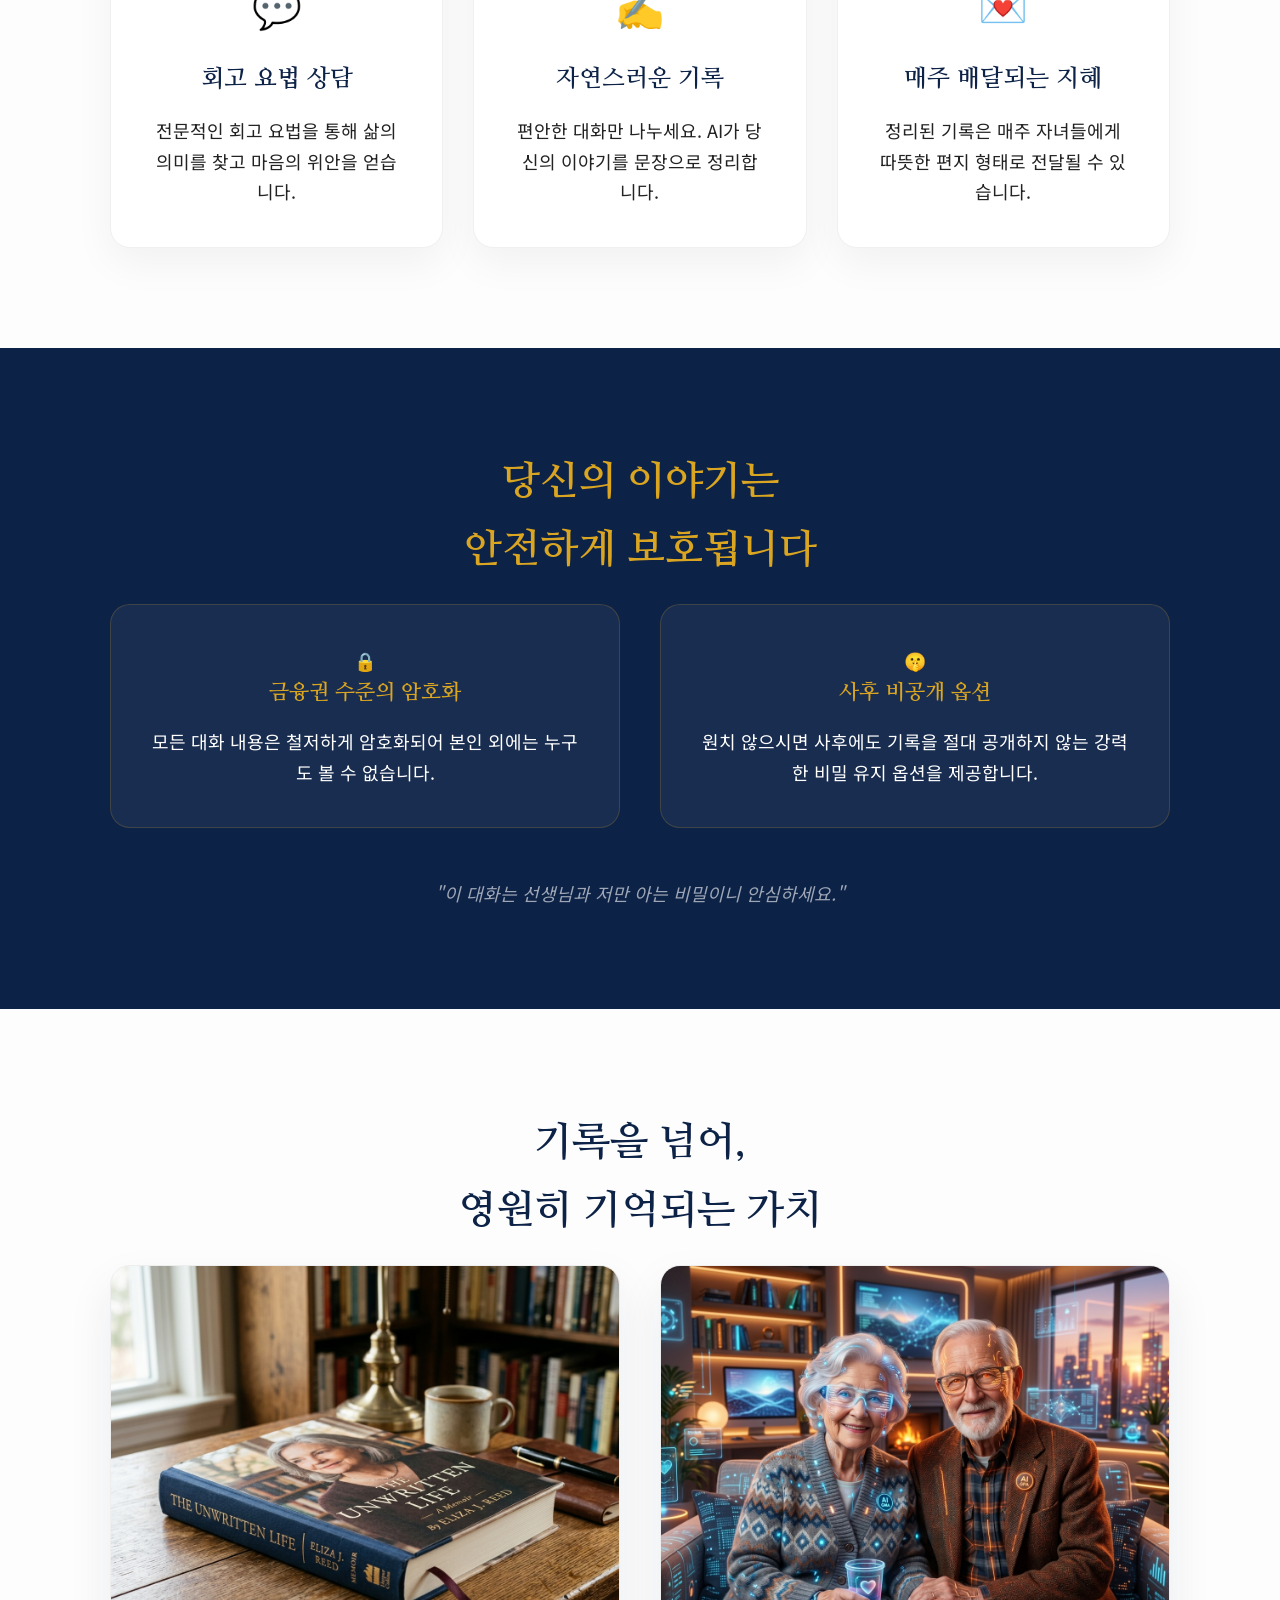
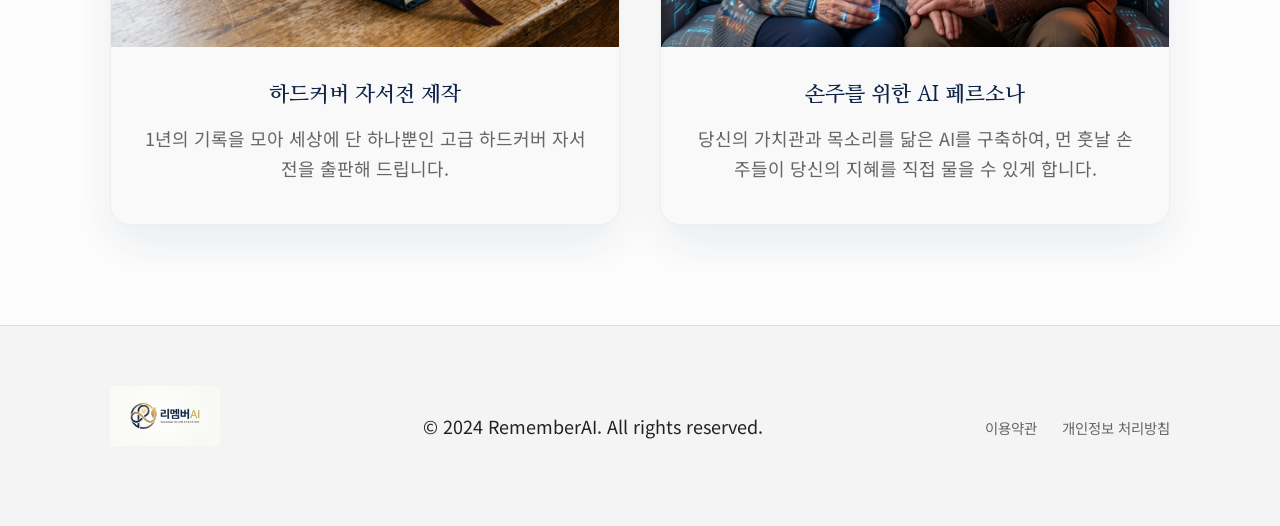
==== commit 7b1ec84f: "Add sheet-backed auth flow scaffolding" ====
--- a/index.html
+++ b/index.html
@@ -30,6 +30,10 @@
                 <li><a href="#security">보안 및 비밀유지</a></li>
                 <li><a href="#product">자서전 & 페르소나</a></li>
             </ul>
+            <div class="nav-auth-links">
+                <a href="login.html" class="nav-auth-link">로그인</a>
+                <a href="signup.html" class="nav-auth-link nav-auth-primary">회원가입</a>
+            </div>
         </nav>
     </header>
 
--- a/style.css
+++ b/style.css
@@ -79,6 +79,33 @@
 
 .nav-links a:hover {
     color: var(--gold-secondary);
+}
+
+.nav-auth-links {
+    display: flex;
+    align-items: center;
+    gap: 12px;
+}
+
+.nav-auth-link {
+    color: var(--navy-primary);
+    font-weight: 600;
+    padding: 10px 14px;
+    border-radius: 999px;
+    transition: var(--transition);
+}
+
+.nav-auth-link:hover {
+    background: rgba(13, 34, 71, 0.06);
+}
+
+.nav-auth-primary {
+    background: var(--navy-primary);
+    color: white;
+}
+
+.nav-auth-primary:hover {
+    background: #153463;
 }
 
 /* Hero Section */
@@ -342,6 +369,7 @@
 /* Responsive */
 @media (max-width: 992px) {
     .nav-links { display: none; } /* Hide regular links on mobile to save space */
+    .nav-auth-links { width: 100%; justify-content: flex-end; }
     .hero h1 { font-size: 2.8rem; }
     .features { grid-template-columns: 1fr; }
     .security-grid { flex-direction: column; }
